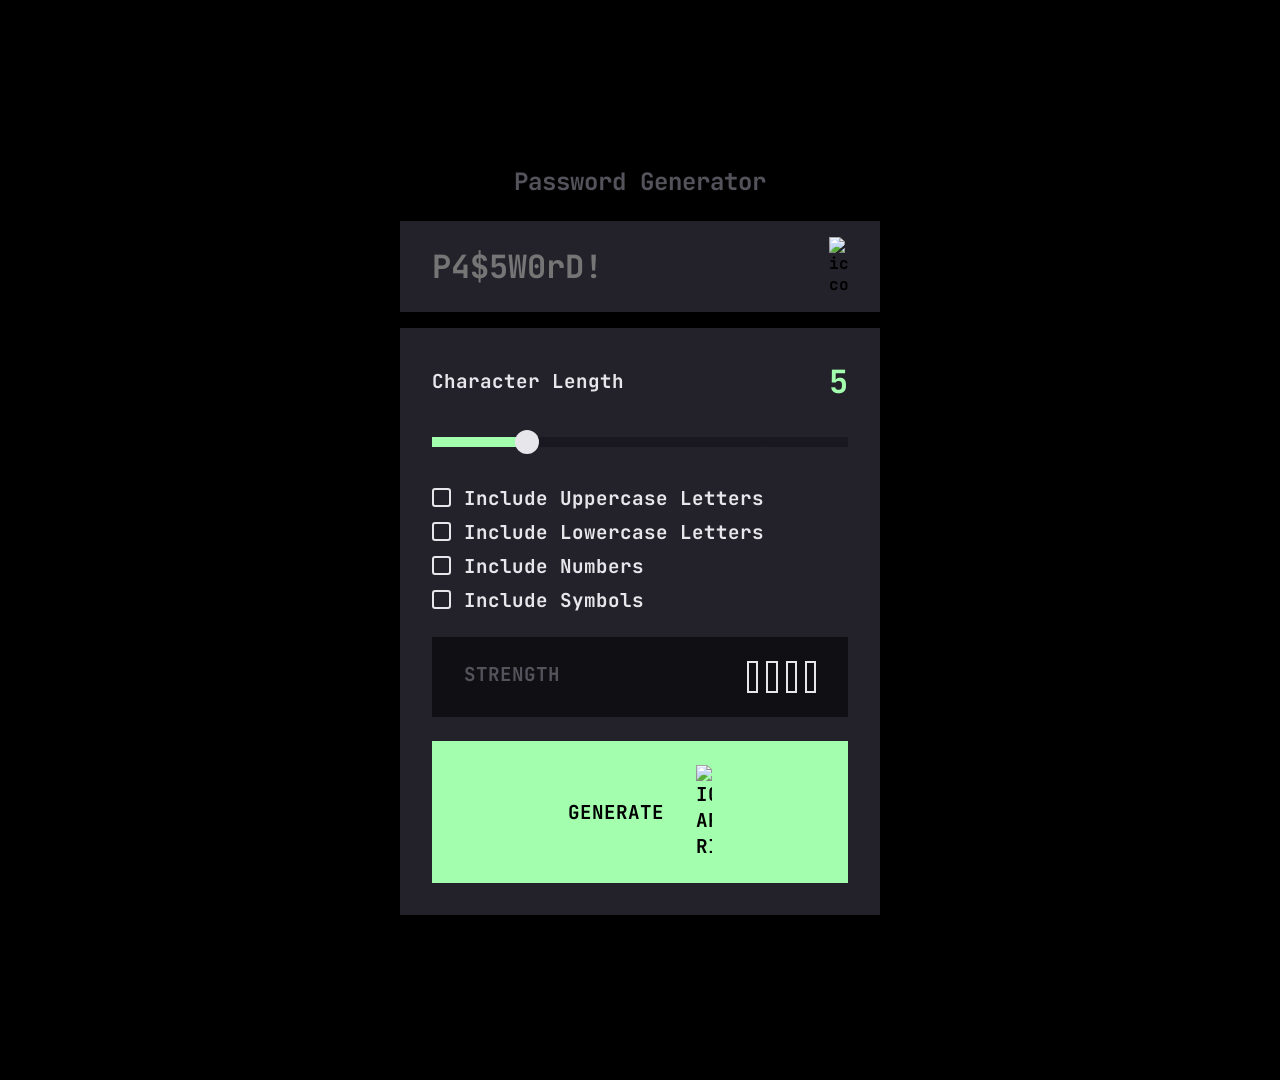
==== index.html @ 291bbf02 "final" ====
<!DOCTYPE html>
<html lang="en">
	<head>
		<meta charset="UTF-8" />
		<meta
			name="viewport"
			content="width=device-width, initial-scale=1.0" />

		<link
			rel="icon"
			type="image/png"
			sizes="32x32"
			href="./assets/images/favicon-32x32.png" />
		<link
			rel="stylesheet"
			href="./style.css" />
		<script
			src="./main.js"
			defer></script>

		<title>Password generator app</title>
	</head>
	<body>
		<main class="password-container">
			<h1 class="password-title">Password Generator</h1>

			<article class="password-generator-container">
				<div class="password-display-container">
					<input
						type="text"
						disabled
						placeholder="P4$5W0rD!" />
					<div class="copy-logo-container">
						<p class="copy-text hidden">copied</p>
						<img
							src="./assets/images/icon-copy.svg"
							alt="icon-copy" />
					</div>
				</div>

				<div class="password-strength-container">
					<div class="character-length-text">
						<label for="">Character Length</label>
						<p class="character-length-no">2</p>
					</div>
					<div class="character-length-range">
						<input
							type="range"
							min="1"
							max="20"
							value="5" />
					</div>

					<div class="checkbox-options">
						<div class="check">
							<input
								type="checkbox"
								name="checkbox-uppercase"
								id="checkbox-uppercase" />
							<label for="checkbox"
								>Include Uppercase Letters</label
							>
						</div>
						<div class="check">
							<input
								type="checkbox"
								name="checkbox-lowercase"
								id="checkbox-lowercase" />
							<label for="checkbox">
								Include Lowercase Letters
							</label>
						</div>
						<div class="check">
							<input
								type="checkbox"
								name="checkbox-number"
								id="checkbox-number" />
							<label for="checkbox"> Include Numbers </label>
						</div>
						<div class="check">
							<input
								type="checkbox"
								name="checkbox-symbol"
								id="checkbox-symbol" />
							<label for="checkbox"> Include Symbols </label>
						</div>
					</div>

					<div class="strength-inner-container">
						<p class="strength-title">Strength</p>
						<div class="strength-character-length">
							<p class="strength-text"></p>
							<div class="strength-bars">
								<div class="str"></div>
								<div class="str"></div>
								<div class="str"></div>
								<div class="str"></div>
							</div>
						</div>
					</div>
					<button class="generate-btn">Generate
						<img src="./assets/images/icon-arrow-right.svg" alt="icon-arrow-right">
					</button>
				</div>
			</article>
		</main>
	</body>
</html>
---- style.css ----
@import url("https://fonts.googleapis.com/css2?family=JetBrains+Mono:ital,wght@0,100..800;1,100..800&family=Space+Mono:ital,wght@0,400;0,700;1,400;1,700&display=swap");
/* || RESET */
*,
::before,
::after {
	padding: 0;
	box-sizing: border-box;
	margin: 0;
}
img {
	display: block;
	max-width: 100%;
	height: auto;
}
input,
button {
	font: inherit;
	border: none;
}

/* || VARIABLES */
:root {
	/* HSL-COLORS */
	--HSL-WHITE: 0, 0%, 100%;
	--HSL-BLACK: 0, 0%, 0%;
	--HSL-DARK-GRAY: 255, 22%, 4%;
	--HSL-DARKER-GRAY: 247, 11%, 15%;
	--HSL-LIGHT-GRAY: 248, 15%, 11%;
	--HSL-LIGHER-GRAY: 248, 5%, 34%;
	--HSL-WHITE-GRAY: 252, 11%, 91%;
	--HSL-GREEN: 127, 100%, 82%;
	--HSL-YELLOW: 42, 91%, 68%;
	--HSL-ORANGE: 13, 95%, 66%;
	--HSL-RED: 0, 91%, 63%;

	/* COLORS */
	--WHITE: hsl(0, 0%, 100%);
	--BLACK: hsl(0, 0%, 0%);
	--DARK-GRAY: hsl(255, 20%, 4%);
	--DARKER-GRAY: hsl(247, 11%, 15%);
	--LIGHT-GRAY: hsl(248, 15%, 11%);
	--LIGHER-GRAY: hsl(248, 5%, 34%);
	--WHITE-GRAY: hsl(252, 11%, 91%);
	--GREEN: hsl(127, 100%, 82%);
	--YELLOW: hsl(42, 91%, 68%);
	--ORANGE: hsl(13, 95%, 66%);
	--RED: hsl(0, 91%, 63%);

	/* || FONTS */
	--FF: "JetBrains Mono", monospace;
	--space8: 0.5rem;
	--space16: 1rem;
	--space24: 1.5rem;
	--space32: 2rem;
	--space56: 3.5rem;
	--space80: 5rem;
	--space104: 6.5rem;
	--space128: 8rem;
	--space160: 10rem;
	--space176: 11rem;
	--space184: 11.5rem;
}

/* || GENERAL */
body {
	display: flex;
	flex-flow: column nowrap;
	justify-content: center;
	align-items: center;
	background-color: var(--BLACK);
}
.password-container {
	min-height: 120vh;
	font-family: var(--FF);
	display: flex;
	flex-flow: column nowrap;
	justify-content: center;
	align-items: center;
	gap: var(--space24);
	font-weight: 700;
}
h1,
.strength-title {
	color: hsl(var(--HSL-LIGHER-GRAY), 1);
	font-size: var(--space24);
}
.password-generator-container {
	display: flex;
	flex-flow: column nowrap;
	gap: var(--space16);
	justify-content: center;
	align-items: center;
	margin-inline: 3rem;
	width: 20rem;
}
.password-display-container {
	width: 100%;
	position: relative;
}
.copy-logo-container {
	position: absolute;
	right: 2rem;
	top: 50%;
	transform: translateY(-50%);
	pointer-events: none;
	display: flex;
	justify-content: center;
	align-items: center;
	gap: 0.2rem;
	pointer-events: none;
}
.copy-logo-container img {
	width: 1rem;
	pointer-events: auto;
	cursor: pointer;
}
.copy-text {
	color: var(--GREEN);
	text-transform: uppercase;
	font-size: var(--space8);
}

input[type="text"] {
	font-size: 1.05rem;
	padding: 1.5rem 2rem;
	width: 100%;
	color: var(--WHITE-GRAY);
	background-color: var(--DARKER-GRAY);
	outline: none;
}
.password-strength-container {
	width: 100%;
	background-color: var(--DARKER-GRAY);
	padding: 2rem;
	display: flex;
	justify-content: center;
	flex-flow: column nowrap;
	font-size: 1.2rem;
	color: var(--WHITE-GRAY);
	gap: var(--space24);
}
.character-length-text {
	display: flex;
	justify-content: space-between;
	align-items: center;
}
.character-length-no {
	color: var(--GREEN);
	font-size: 2rem;
}
.character-length-range {
	width: 100%;
}
input[type="range"] {
	width: 100%;
	height: 0.6rem;
	cursor: pointer;
	-webkit-appearance: none;
	appearance: none;
	background: linear-gradient(
		to right,
		hsl(127, 100%, 82%) 0%,
		hsl(127, 100%, 82%) var(--value, 50%),
		hsl(248, 15%, 11%) var(--value, 50%),
		hsl(248, 15%, 11%) 100%
	);
}
input[type="range"]::-webkit-slider-runnable-track {
	height: 0.5rem;
	background: transparent;
}
input[type="range"]::-webkit-slider-thumb {
	-webkit-appearance: none;
	appearance: none;
	background: hsl(252, 11%, 91%);
	width: 1.5rem;
	height: 1.5rem;
	border-radius: 50%;
	border: none;
	margin-top: -0.5rem;
	transition: 0.2s ease;
}
input[type="range"]::-webkit-slider-thumb:hover {
	background: hsl(127, 100%, 82%);
	transform: scale(1.1);
}
.checkbox-options {
	display: grid;
	gap: 0.5rem;
	margin-top: 0.5rem;
}
input[type="checkbox"] {
	appearance: none;
	-webkit-appearance: none;
	-moz-appearance: none;
	width: 1.2rem;
	height: 1.2rem;
	border: 2px solid var(--WHITE-GRAY);
	border-radius: 0.2rem;
	background-color: transparent;
	display: inline-block;
	position: relative;
	cursor: pointer;
	transition: all 0.3s ease;
	flex-shrink: 0;
}
input[type="checkbox"]:hover {
	border-color: var(--GREEN);
}

input[type="checkbox"]:checked {
	background-color: var(--GREEN);
	border-color: var(--GREEN);
}

input[type="checkbox"]:checked::after {
	content: url("./assets/images/icon-check.svg");
	position: absolute;
	top: 0%;
	left: 49%;
	transform: translate(-50%, -50%);
	width: 0.7rem;
	height: 0.7rem;
}

.check {
	display: flex;
	align-items: center;
	gap: 0.8rem;
	color: var(--WHITE-GRAY);
	cursor: pointer;
}
.strength-inner-container {
	display: flex;
	justify-content: space-between;
	align-content: center;
	background-color: hsl(var(--HSL-DARK-GRAY), 0.7);
	padding: 1.5rem 1rem;
}
.strength-title {
	font-size: 1rem;
	text-transform: uppercase;
}
.strength-character-length {
	display: flex;
	justify-content: center;
	align-items: center;
	gap: 0.7rem;
}
.strength-bars {
	display: flex;
	justify-content: center;
	flex-flow: row nowrap;
	gap: 0.5rem;
}
.str {
	width: 0.5rem;
	height: 1.6rem;
	border: 2px solid var(--WHITE-GRAY);
}
.resetBar {
	background-color: transparent;
	border: 2px solid var(--WHITE-GRAY);
}
.one {
	border: none;
	background-color: var(--RED);
}
.two {
	border: none;
	background-color: var(--ORANGE);
}
.three {
	border: none;
	background-color: var(--YELLOW);
}
.four {
	border: none;
	background-color: var(--GREEN);
}
.strength-text {
	font-size: 1rem;
	white-space: nowrap;
}
.generate-btn {
	padding: 1.5rem 2rem;
	cursor: pointer;
	width: 100;
	font-size: 1.2rem;
	display: flex;
	justify-content: center;
	align-items: center;
	gap: 2rem;
	background-color: var(--GREEN);
	transition: background-color 0.3s ease-in-out;
	text-transform: uppercase;
}
.generate-btn img {
	width: 1rem;
	height: auto;
}
.generate-btn:hover,
.generate-btn:focus-visible {
	background-color: transparent;
	border: 3px solid var(--GREEN);
	color: var(--GREEN);
	font-size: 1.3rem;
}
.hidden {
	display: none;
}

/* MEDIA QUERY */
@media (min-width: 38rem) {
	.password-generator-container {
		margin-inline: 0;
		width: 30rem;
	}
	.strength-text {
		font-size: 1.6rem;
	}
	.strength-inner-container {
		padding: 1.5rem 2rem;
	}
	.str {
		width: 0.7rem;
		height: 2rem;
		border: 2px solid var(--WHITE-GRAY);
	}
	.strength-title {
		font-size: 1.2rem;
		text-transform: uppercase;
	}
	.strength-character-length {
		gap: 1rem;
	}
	input[type="text"] {
		font-size: var(--space32);
	}
	.copy-logo-container {
		gap: var(--space8);
	}
	.copy-logo-container img {
		width: 1.2rem;
	}
	.copy-text {
		font-size: var(--space16);
	}
}
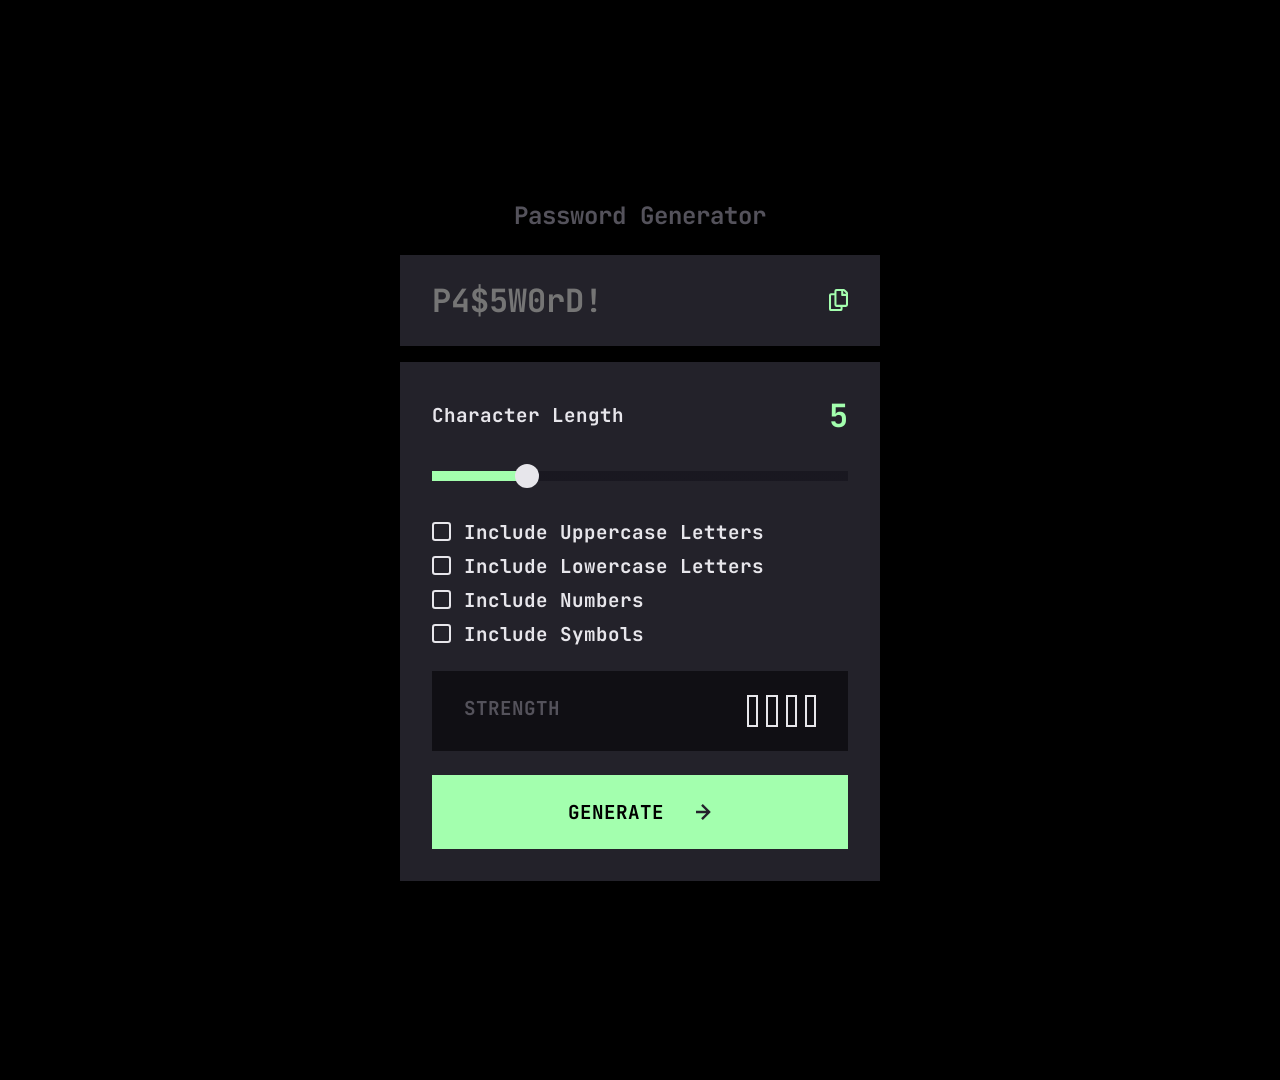
==== commit 258dbc8a: "change image path" ====
--- a/index.html
+++ b/index.html
@@ -33,7 +33,7 @@
 					<div class="copy-logo-container">
 						<p class="copy-text hidden">copied</p>
 						<img
-							src="./assets/images/icon-copy.svg"
+							src="./starter-code/assets/images/icon-copy.svg"
 							alt="icon-copy" />
 					</div>
 				</div>
@@ -98,8 +98,11 @@
 							</div>
 						</div>
 					</div>
-					<button class="generate-btn">Generate
-						<img src="./assets/images/icon-arrow-right.svg" alt="icon-arrow-right">
+					<button class="generate-btn">
+						Generate
+						<img
+							src="./starter-code/assets/images/icon-arrow-right.svg"
+							alt="icon-arrow-right" />
 					</button>
 				</div>
 			</article>
--- a/style.css
+++ b/style.css
@@ -214,7 +214,7 @@
 }
 
 input[type="checkbox"]:checked::after {
-	content: url("./assets/images/icon-check.svg");
+	content: url("./starter-code/assets/images/icon-check.svg");
 	position: absolute;
 	top: 0%;
 	left: 49%;
